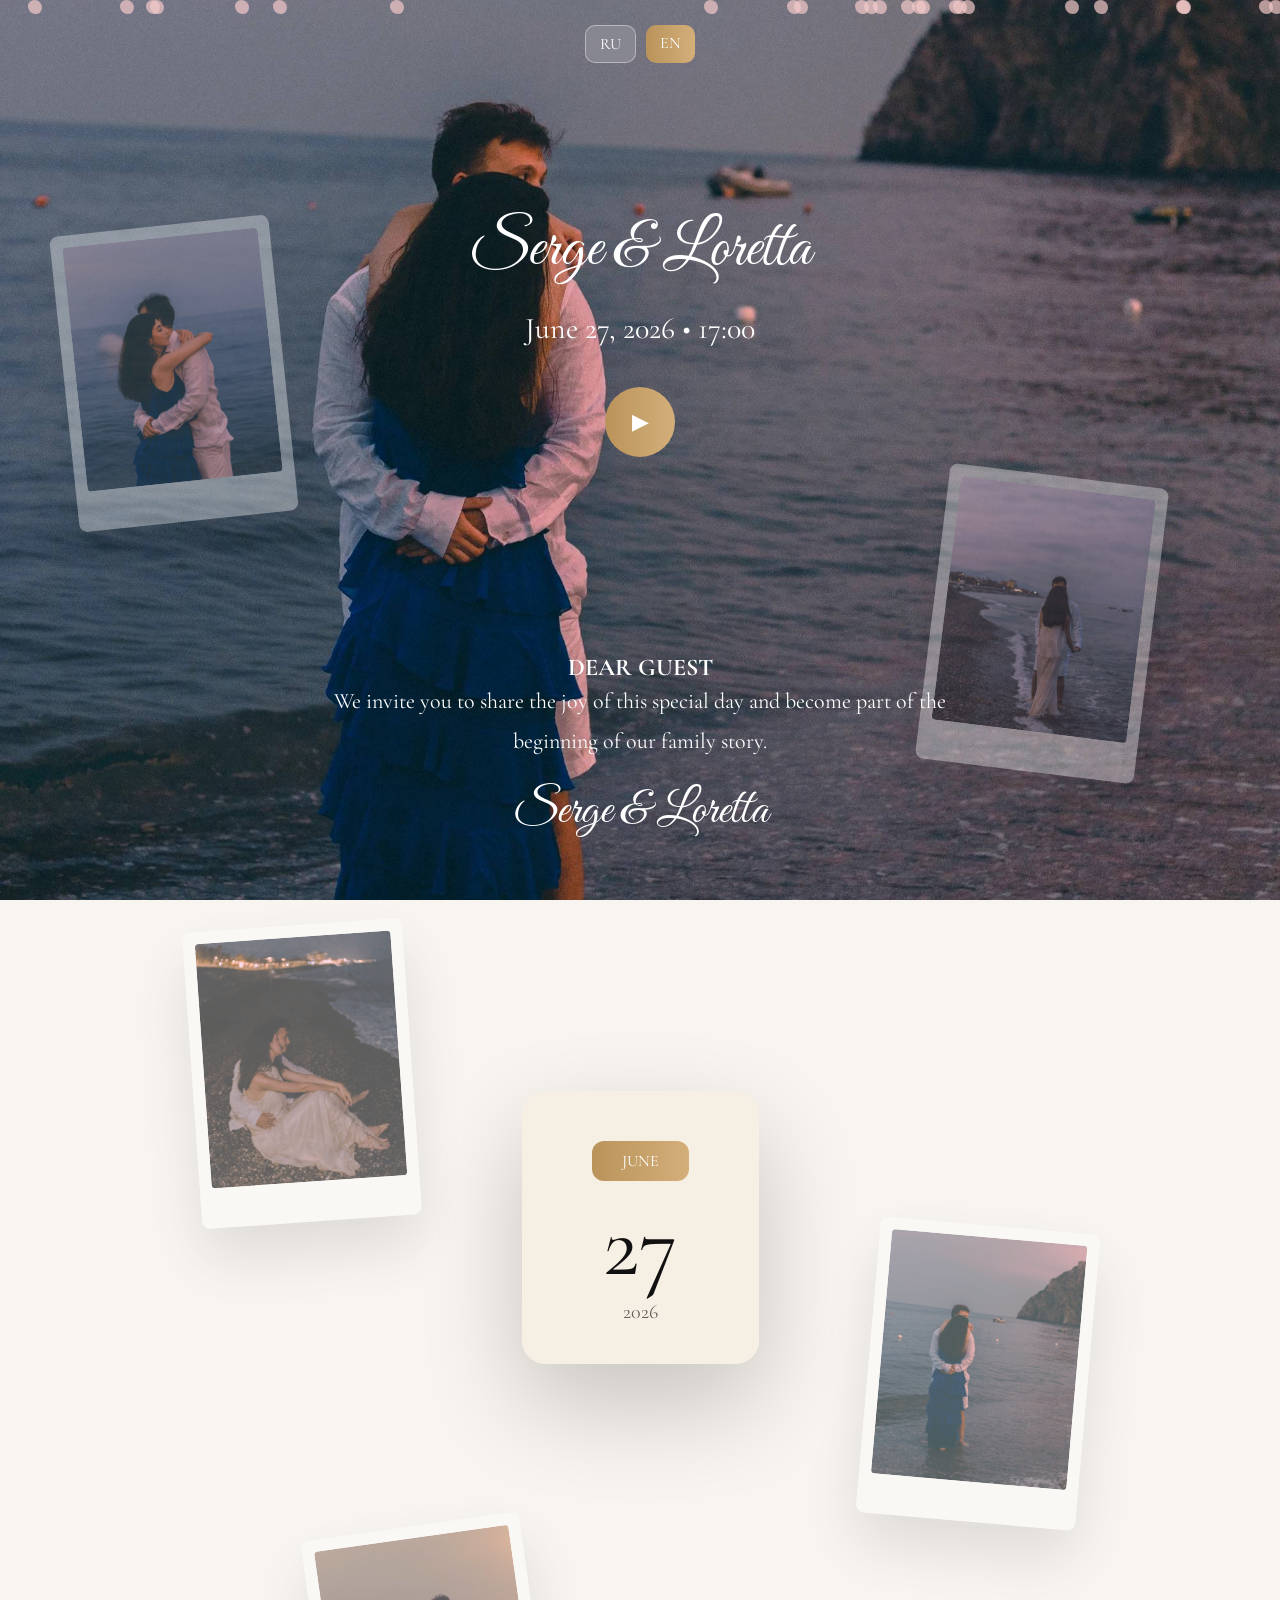
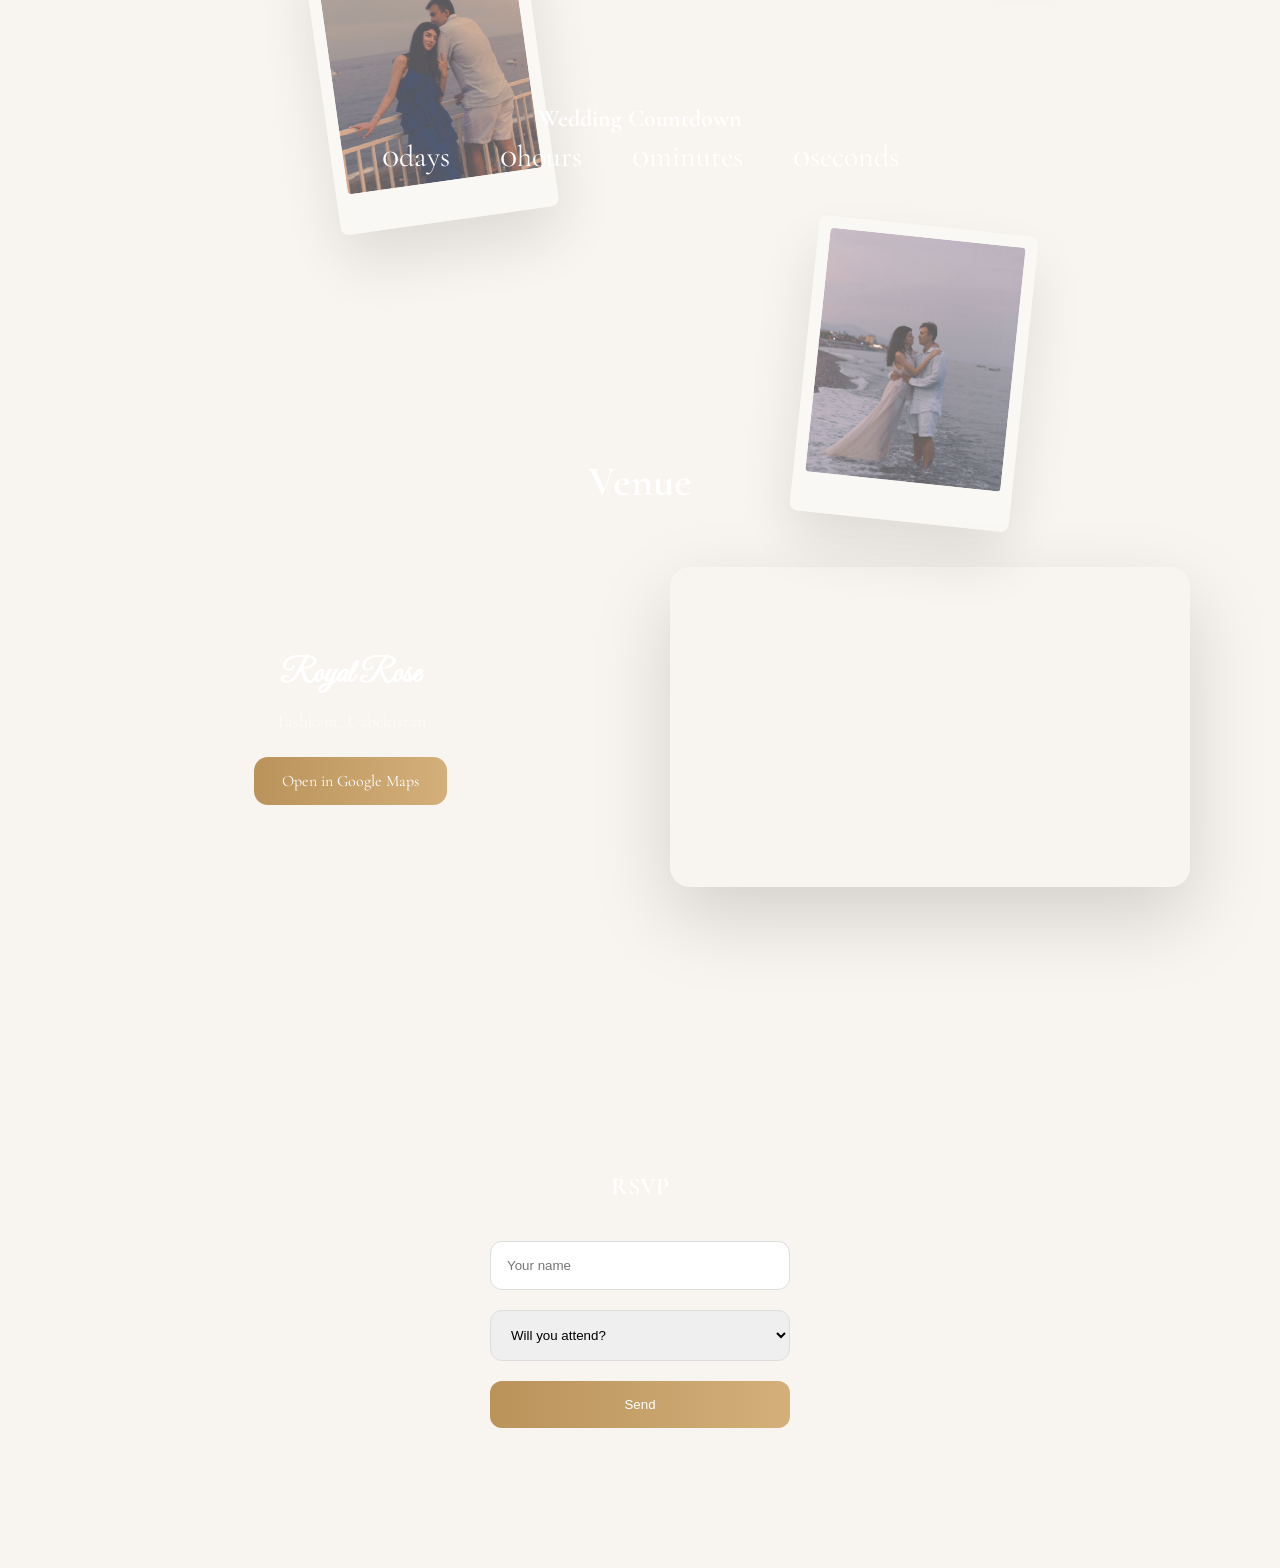
==== index-en.html @ 859e92e7 "commit_changes" ====
<!doctype html>
<html lang="en">
  <head>
    <meta charset="UTF-8" />
    <meta name="viewport" content="width=device-width, initial-scale=1.0" />
    <title>Serge & Loretta Wedding</title>

    <link rel="icon" href="img/ring.png" />
    <link
      href="https://fonts.googleapis.com/css2?family=Cormorant+Garamond:wght@300;400;600;700&family=Great+Vibes&display=swap"
      rel="stylesheet"
    />
    <link rel="stylesheet" href="style.css" />
  </head>

  <body>
    <div class="lang-switch">
      <a href="index.html">RU</a>
      <a href="index-en.html" class="active">EN</a>
    </div>

    <div class="heroBg"></div>
    <div class="petals"></div>

    <section class="hero">
      <h1 class="fade-up">Serge & Loretta</h1>
      <p class="date fade-up delay-1">June 27, 2026 • 17:00</p>

      <div class="music-center fade-up delay-2">
        <audio id="bgMusic">
          <source src="assets/audio/track_1.m4a" type="audio/mp4" />
        </audio>
        <button id="playPause" class="music-btn" type="button">▶</button>
      </div>
    </section>

    <section class="invitation">
      <h2 class="fade-up">DEAR GUEST</h2>
      <p class="fade-up delay-1">
        We invite you to share the joy of this special day and become part of
        the beginning of our family story.
      </p>
      <div class="sign fade-up delay-2">Serge & Loretta</div>
    </section>

    <div class="photo-layer">
      <div class="polaroid p1"><img src="img/photo_1.jpg" alt="Photo 1" /></div>
      <div class="polaroid p2"><img src="img/photo_2.jpg" alt="Photo 2" /></div>
      <div class="polaroid p3"><img src="img/photo_3.jpg" alt="Photo 3" /></div>
      <div class="polaroid p4"><img src="img/photo_4.jpg" alt="Photo 4" /></div>
      <div class="polaroid p5"><img src="img/photo_5.jpg" alt="Photo 5" /></div>
      <div class="polaroid p6"><img src="img/photo_6.jpg" alt="Photo 6" /></div>
    </div>

    <section class="calendar-section">
      <div class="calendar fade-scale">
        <div class="calendar-top">JUNE</div>
        <div class="calendar-day">27</div>
        <div class="calendar-year">2026</div>
      </div>
    </section>

    <section class="countdown">
      <h2 class="fade-up">Wedding Countdown</h2>
      <div class="timer fade-up delay-1">
        <div><span id="days">0</span><small>days</small></div>
        <div><span id="hours">0</span><small>hours</small></div>
        <div><span id="minutes">0</span><small>minutes</small></div>
        <div><span id="seconds">0</span><small>seconds</small></div>
      </div>
    </section>

    <section class="location">
      <h2 class="fade-up">Venue</h2>

      <div class="location-box fade-up delay-1">
        <div class="location-info">
          <h3>Royal Rose</h3>
          <p>Tashkent, Uzbekistan</p>
          <a
            href="https://www.google.com/maps/search/Royal+Rose+Tashkent"
            target="_blank"
            class="map-btn"
          >
            Open in Google Maps
          </a>
        </div>

        <div class="map">
          <iframe
            src="https://www.google.com/maps?q=Royal+Rose+Tashkent&output=embed"
            loading="lazy"
            allowfullscreen
          ></iframe>
        </div>
      </div>
    </section>

    <section class="rsvp">
      <h2>RSVP</h2>

      <form action="https://formsubmit.co/lorap989@gmail.com" method="POST">
        <input type="hidden" name="_captcha" value="false" />
        <input type="hidden" name="_subject" value="Wedding RSVP 💍" />
        <input
          type="hidden"
          name="_next"
          value="https://loren25-p.github.io/Lora-Serjik/"
        />

        <input type="text" name="Name" placeholder="Your name" required />

        <select name="Response" required>
          <option value="" disabled selected>Will you attend?</option>
          <option value="Yes, with pleasure!">Yes, with pleasure!</option>
          <option value="Unfortunately, no">Unfortunately, no</option>
        </select>

        <button type="submit">Send</button>
      </form>
    </section>

    <script src="script.js"></script>
  </body>
</html>
---- style.css ----
* {
  margin: 0;
  padding: 0;
  box-sizing: border-box;
}

body {
  font-family: "Cormorant Garamond", serif;
  background: #f8f4ef;
  color: #ffffff;
  overflow-x: hidden;
  position: relative;
}

/* language */

.lang-switch {
  margin-top: 25px;
  display: flex;
  gap: 10px;
  justify-content: center;
}

.lang-switch a {
  padding: 8px 14px;
  border-radius: 10px;
  border: 1px solid rgba(255,255,255,0.4);
  background: rgba(255,255,255,0.15);
  color: white;
  text-decoration: none;
  backdrop-filter: blur(4px);
}

.lang-switch a.active {
  background: linear-gradient(90deg, #b9935a, #d4af7a);
  border: none;
}


.lang-switch {
  margin-top: 25px;
  display: flex;
  gap: 10px;
  justify-content: center;
  position: relative;
  z-index: 3;
}

.lang-switch a {
  padding: 8px 14px;
  border-radius: 10px;
  border: 1px solid rgba(255, 255, 255, 0.4);
  background: rgba(255, 255, 255, 0.15);
  color: white;
  text-decoration: none;
  backdrop-filter: blur(4px);
  transition: 0.3s;
}

.lang-switch a:hover {
  transform: translateY(-2px);
}

.lang-switch a.active {
  background: linear-gradient(90deg, #b9935a, #d4af7a);
  border: none;
}

.lang-switch a.active {
  background: linear-gradient(90deg, #b9935a, #d4af7a);
  border: none;
}


/* language */

/* ЛЕПЕСТКИ */
.petals {
  position: fixed;
  inset: 0;
  pointer-events: none;
  z-index: 0;
}
.petal {
  position: absolute;
  width: 14px;
  height: 14px;
  background: #f3c9c9;
  border-radius: 50% 60% 50% 60%;
  opacity: 0.7;
  animation: fall linear infinite;
}
@keyframes fall {
  from {
    transform: translateY(-10vh) rotate(0);
  }
  to {
    transform: translateY(110vh) rotate(360deg);
  }
}

/* АНИМАЦИИ */
.fade-up {
  opacity: 0;
  transform: translateY(40px);
  transition: 1s ease;
}
.fade-up.visible {
  opacity: 1;
  transform: translateY(0);
}
.delay-1 {
  transition-delay: 0.2s;
}
.delay-2 {
  transition-delay: 0.4s;
}

.fade-scale {
  opacity: 0;
  transform: scale(0.8);
  transition: 1s ease;
}
.fade-scale.visible {
  opacity: 1;
  transform: scale(1);
}

/* HERO */

.heroBg {
  position: fixed;
  inset: 0;
  z-index: -1;
  background: url(img/photo_4.jpg);
  background-size: cover;
  background-position: center;
  /* opacity: 0.9; */
}

.hero {
  height: 60vh;
  display: flex;
  flex-direction: column;
  justify-content: center;
  align-items: center;
  text-align: center;
  position: relative;
  z-index: 2;
}
.hero h1 {
  font-size: 64px;
  font-weight: 300;
  font-family: "Great Vibes", cursive;
}
.date {
  margin-top: 20px;
  font-size: 30px;
  opacity: 0.7;
}

.music-center {
  margin-top: 40px;
}
.music-btn {
  width: 70px;
  height: 70px;
  border-radius: 50%;
  border: none;
  background: linear-gradient(90deg, #b9935a, #d4af7a);
  color: white;
  font-size: 22px;
  cursor: pointer;
}

/* INVITATION */
.invitation {
  max-width: 650px;
  margin: 50px auto;
  text-align: center;
  position: relative;
  z-index: 2;
}
.invitation p {
  font-size: 22px;
  line-height: 1.8;
}
.sign {
  font-family: "Great Vibes", cursive;
  font-size: 48px;
  margin-top: 20px;
}

/* ХАОТИЧНЫЕ ФОТО */
.photo-layer {
  position: absolute;
  inset: 0;
  z-index: 1;
  pointer-events: none;
}
.polaroid {
  position: absolute;
  width: 220px;
  background: rgba(255, 255, 255, 0.485);
  padding: 12px 12px 35px;
  border-radius: 8px;
  box-shadow: 0 30px 60px rgba(0, 0, 0, 0.15);
  opacity: 0.7;
}
.polaroid img {
  width: 100%;
  border-radius: 4px;
}

/* p {
  font-family: "Great Vibes", cursive;
} */
/* h2 {
  font-family: "Great Vibes", cursive;
} */

.p1 {
  top: 200px;
  left: 5%;
  transform: rotate(-6deg);
}
.p2 {
  top: 450px;
  right: 10%;
  transform: rotate(7deg);
}
.p3 {
  top: 900px;
  left: 15%;
  transform: rotate(-4deg);
}
.p4 {
  top: 1200px;
  right: 15%;
  transform: rotate(5deg);
}
.p5 {
  top: 1500px;
  left: 25%;
  transform: rotate(-8deg);
}
.p6 {
  top: 1800px;
  right: 20%;
  transform: rotate(6deg);
}

/* КАЛЕНДАРЬ */
.calendar-section {
  padding: 200px 20px;
  text-align: center;
  position: relative;
  z-index: 2;
}
.calendar {
  display: inline-block;
  background: rgba(246, 239, 227, 0.875);
  padding: 40px 70px;
  border-radius: 24px;
  box-shadow: 0 40px 100px rgba(0, 0, 0, 0.2);
}
.calendar-top {
  background: linear-gradient(90deg, #b9935a, #d4af7a);
  color: rgb(255, 255, 255);
  padding: 10px 30px;
  margin-bottom: 20px;
  border-radius: 12px;
  margin: 10px 0;
}
.calendar-day {
  font-size: 90px;
  color: #111111;
}
.calendar-year {
  opacity: 0.6;
  font-size: 20px;
  color: #000000;
}

/* COUNTDOWN */
.countdown {
  padding: 140px 20px;
  text-align: center;
  position: relative;
  z-index: 2;
}
.timer {
  display: flex;
  justify-content: center;
  gap: 50px;
  flex-wrap: wrap;
  font-size: 36px;
}

/* RSVP */
.rsvp {
  padding: 140px 0px;
  text-align: center;
  position: relative;
  z-index: 2;
}
.rsvp form {
  max-width: 300px;
  margin: 40px auto 0;
  display: flex;
  flex-direction: column;
  gap: 20px;
}
input,
select {
  padding: 16px;
  border-radius: 12px;
  border: 1px solid #ddd;
}
button {
  padding: 16px;
  border-radius: 12px;
  border: none;
  background: linear-gradient(90deg, #b9935a, #d4af7a);
  color: white;
  cursor: pointer;
}

/* ================= LOCATION ================= */

.location {
  padding: 140px 20px;
  text-align: center;
  position: relative;
  z-index: 2;
}

.location h2 {
  font-size: 42px;
  margin-bottom: 60px;
}

.location-box {
  max-width: 1100px;
  margin: 0 auto;
  display: flex;
  gap: 60px;
  align-items: center;
  justify-content: center;
  flex-wrap: wrap;
}

.location-info {
  flex: 1;
  min-width: 280px;
  text-align: center;
}

.location-info h3 {
  font-family: "Great Vibes", cursive;

  font-size: 32px;
  margin-bottom: 15px;
}

.location-info p {
  font-size: 18px;
  margin-bottom: 25px;
  opacity: 0.7;
}

.map-btn {
  display: inline-block;
  padding: 14px 28px;
  border-radius: 14px;
  text-decoration: none;
  background: linear-gradient(90deg, #b9935a, #d4af7a);
  color: white;
  transition: 0.3s;
}

.map-btn:hover {
  transform: translateY(-3px);
}

.map {
  flex: 1;
  min-width: 300px;
}

.map iframe {
  width: 100%;
  height: 320px;
  border: none;
  border-radius: 20px;
  box-shadow: 0 30px 80px rgba(0, 0, 0, 0.15);
}

/* MOBILE */

@media (max-width: 900px) {
  .location h2 {
    font-size: 30px;
  }

  .location-box {
    flex-direction: column;
    gap: 40px;
  }

  .location-info {
    display: flex;
    flex-direction: column;
    align-items: center;
    text-align: center;
  }

  .map iframe {
    height: 260px;
  }
}

/* MOBILE */
@media (max-width: 900px) {
  .hero h1 {
    font-size: 56px;
  }
  .polaroid {
    width: 140px;
  }
  .p1 {
    top: 300px;
    left: 5%;
  }
  .p2 {
    top: 600px;
    right: 5%;
  }
  .p3 {
    top: 1050px;
    left: 10%;
  }
  .p4 {
    top: 1300px;
    right: 5%;
  }
  .p5 {
    top: 1600px;
    left: 15%;
  }
  .p6 {
    top: 1900px;
    right: 10%;
  }
  .timer {
    font-size: 26px;
  }
}
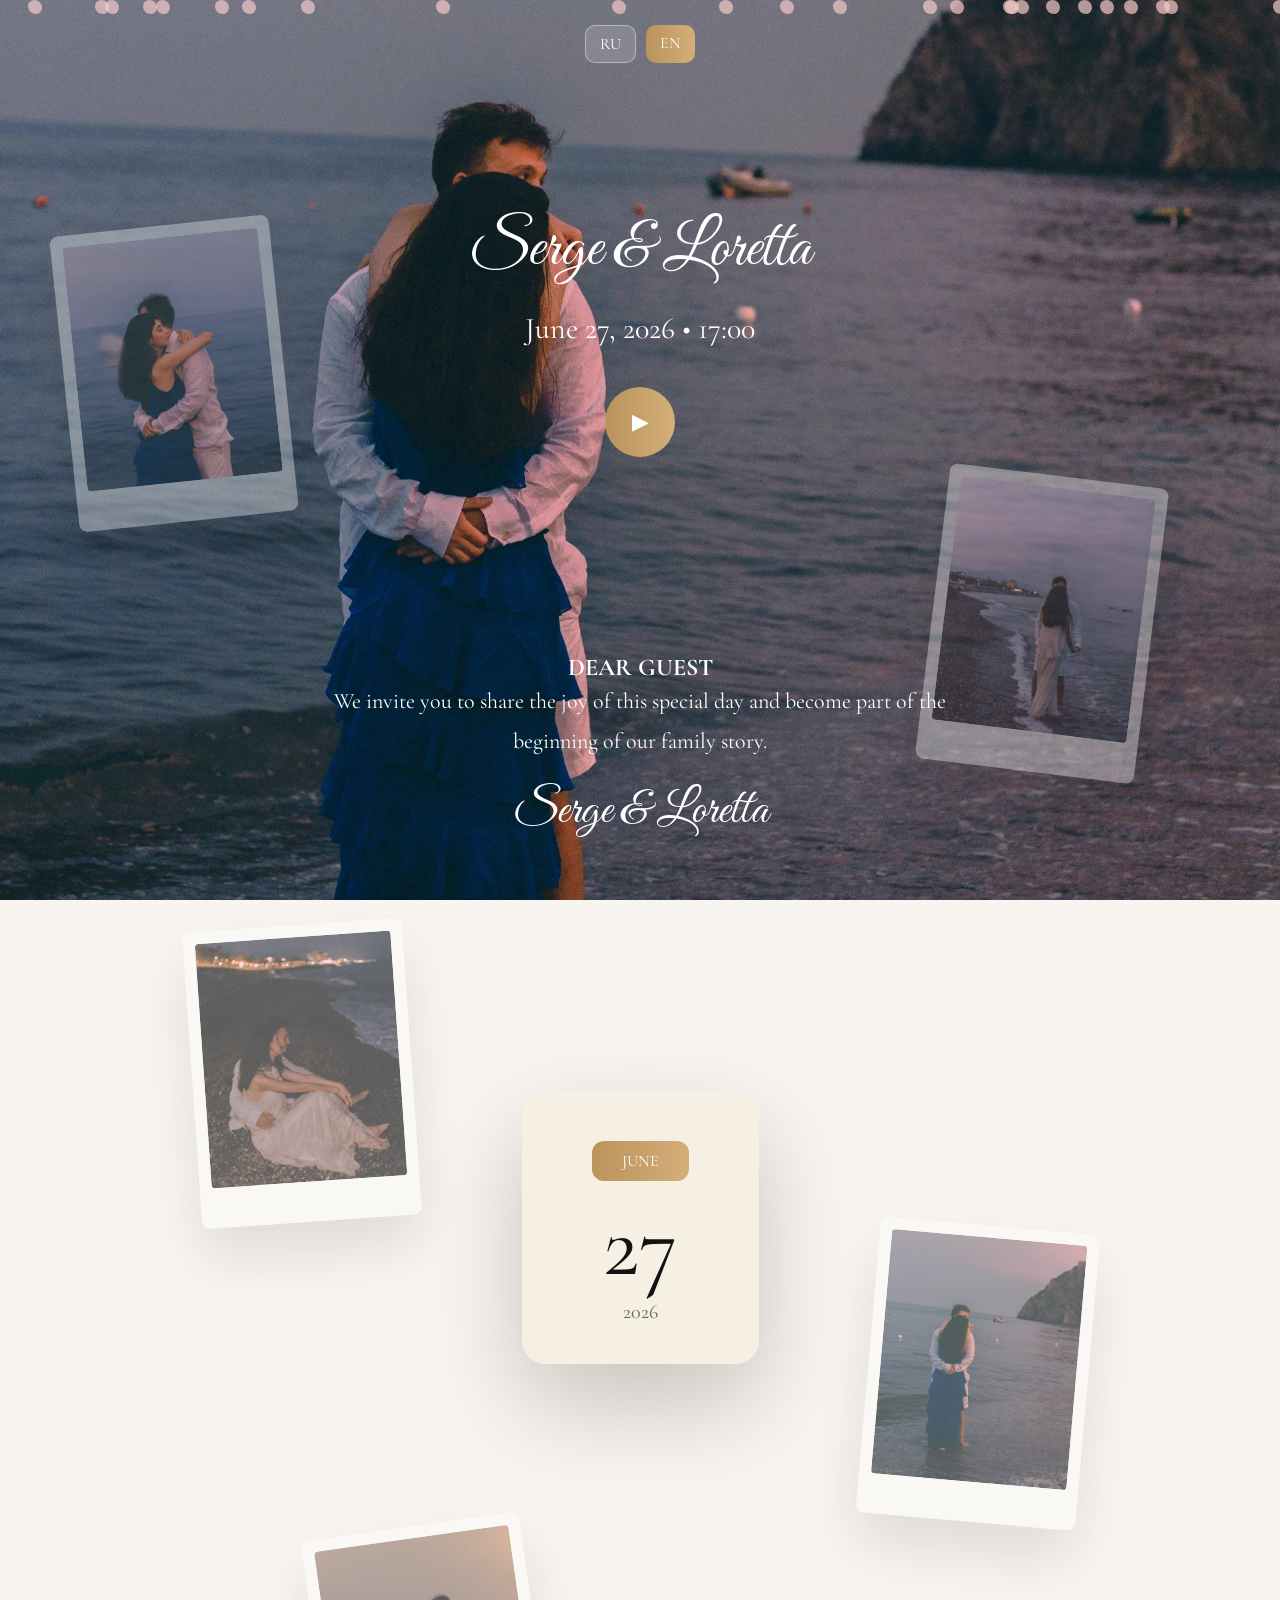
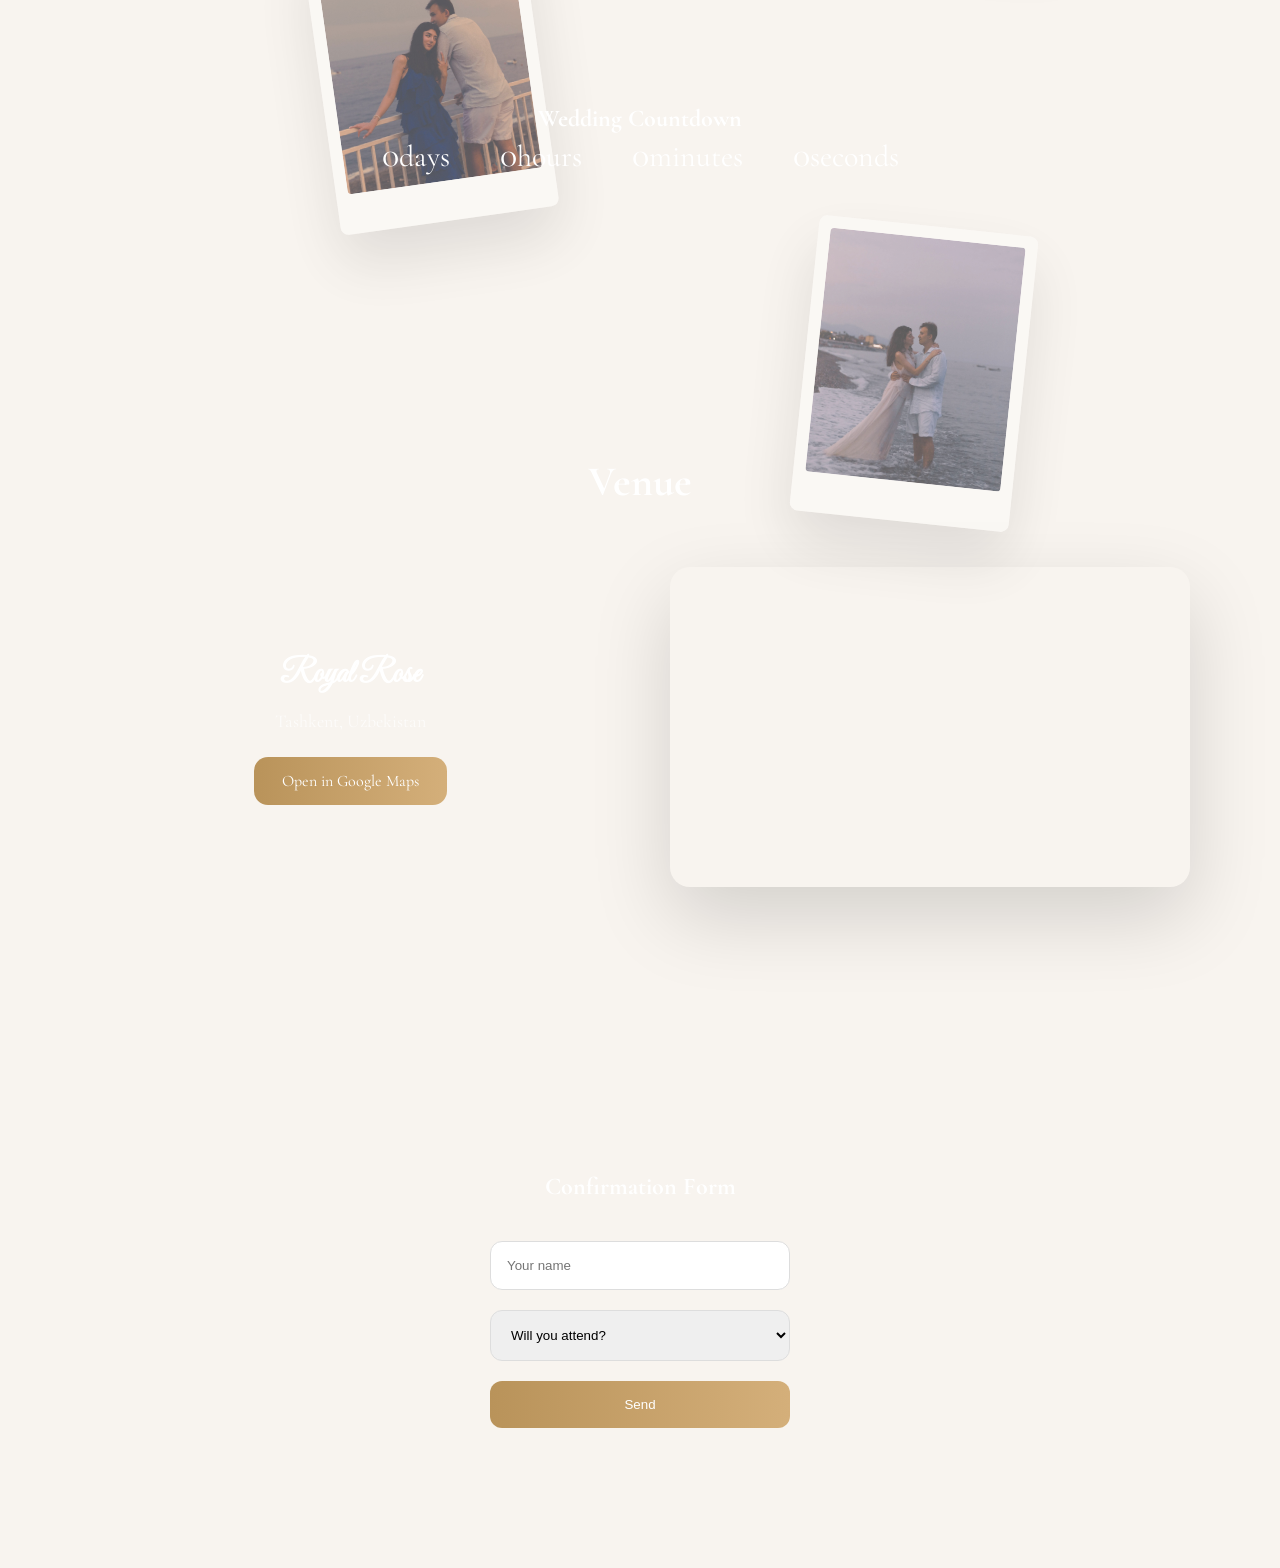
==== commit a22bb326: "commit_changes" ====
--- a/index-en.html
+++ b/index-en.html
@@ -97,7 +97,7 @@
     </section>
 
     <section class="rsvp">
-      <h2>RSVP</h2>
+      <h2>Confirmation Form</h2>
 
       <form action="https://formsubmit.co/lorap989@gmail.com" method="POST">
         <input type="hidden" name="_captcha" value="false" />
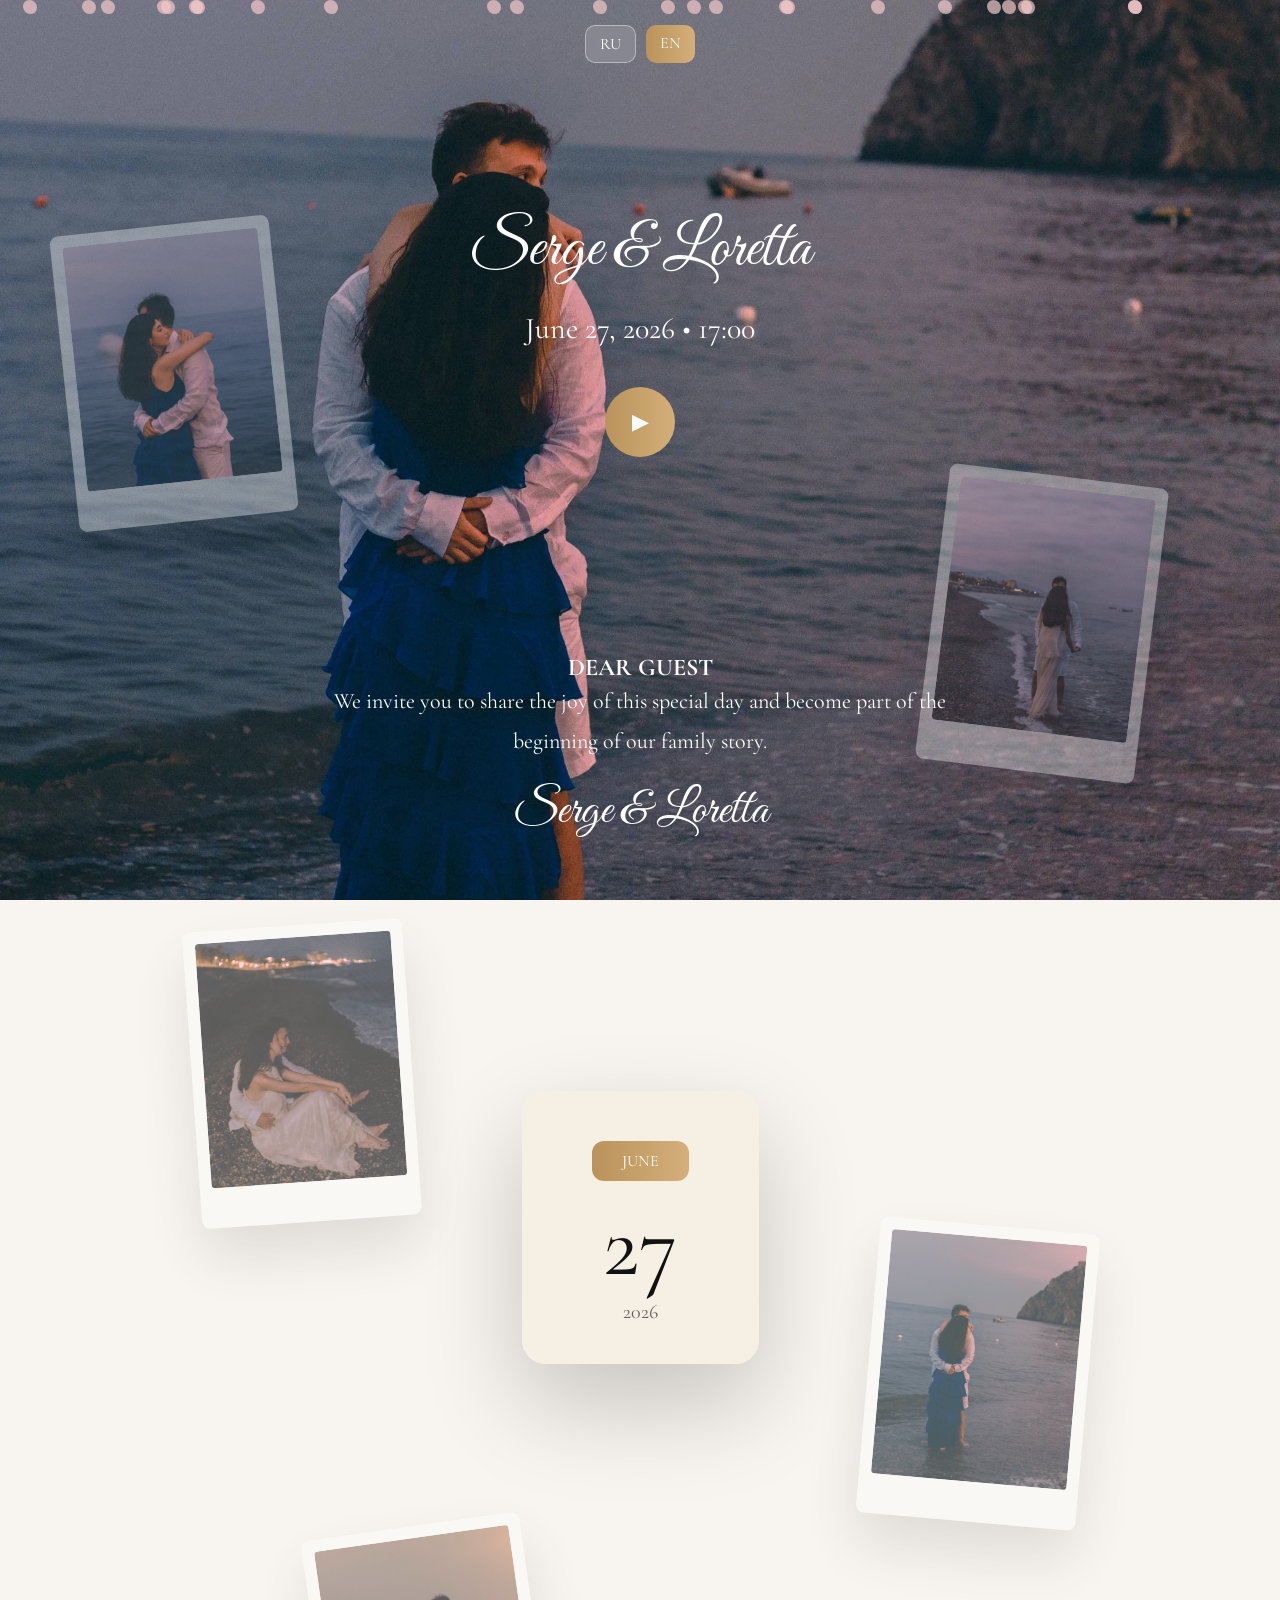
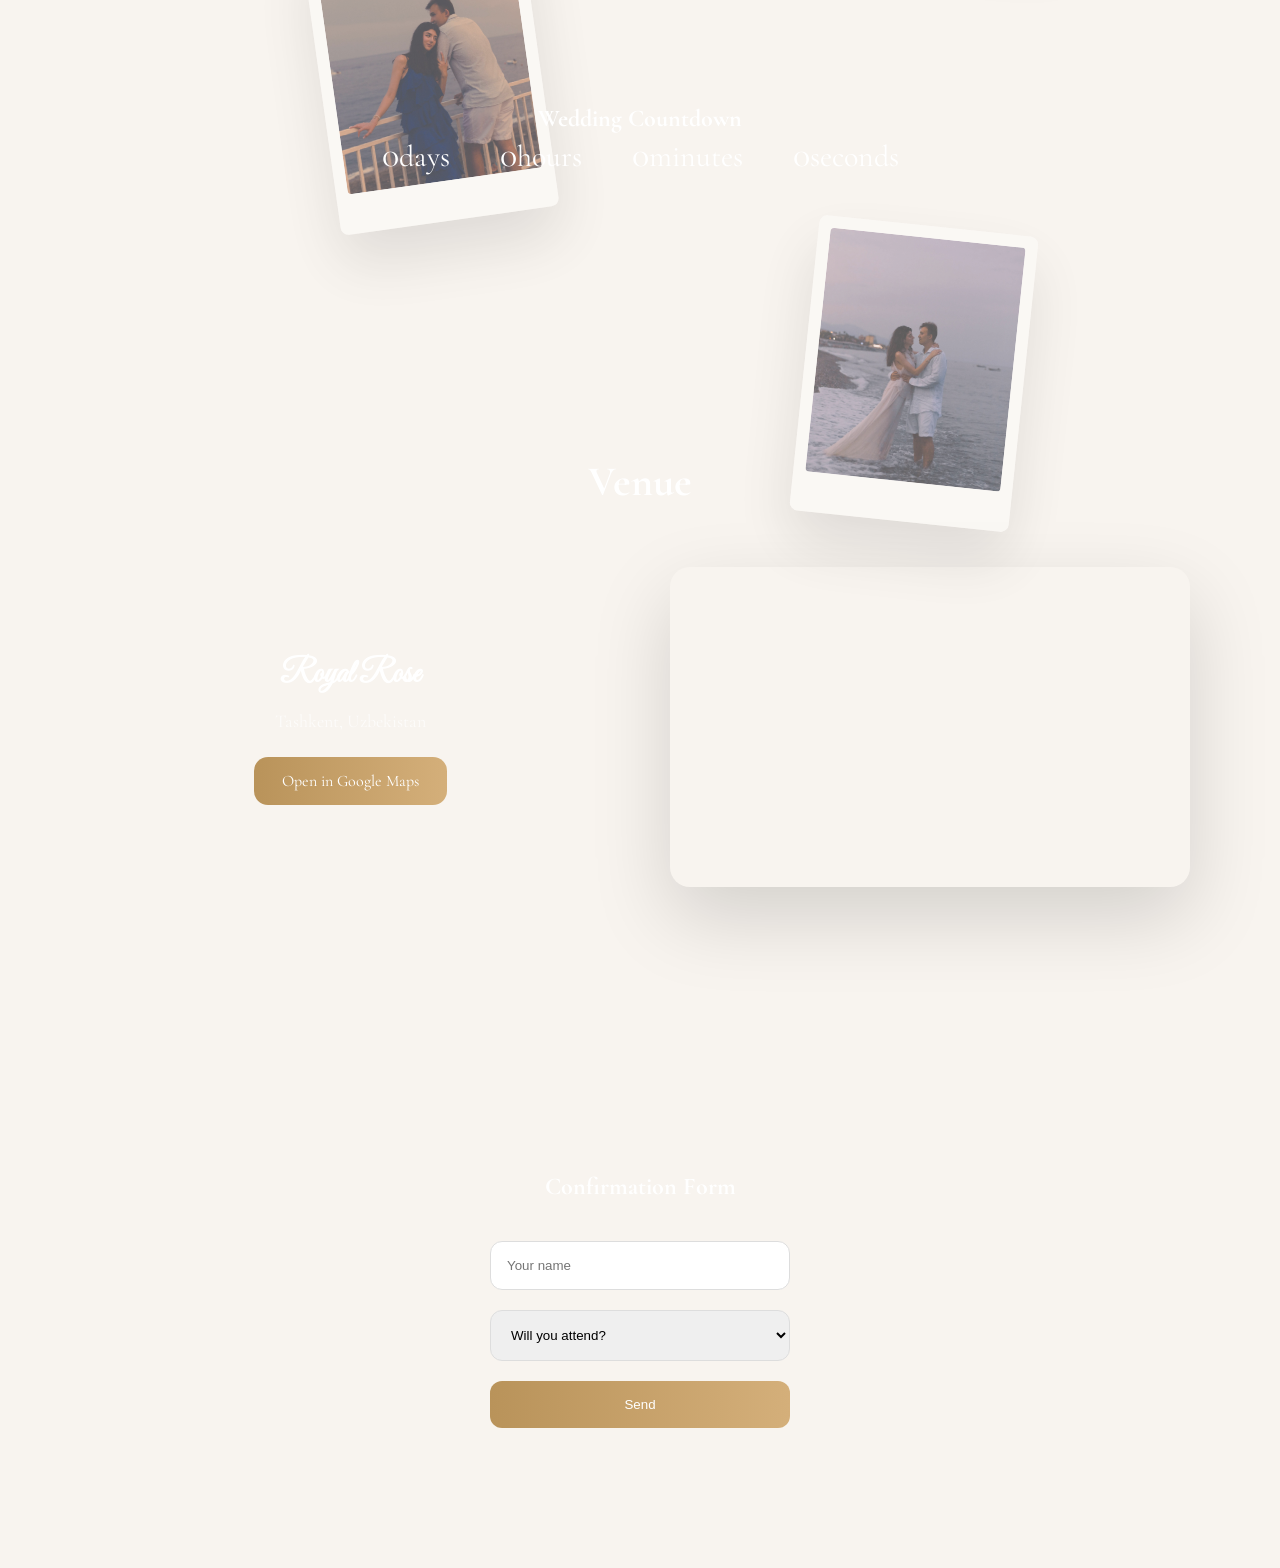
==== commit 251c8186: "commit_changes" ====
--- a/index-en.html
+++ b/index-en.html
@@ -108,6 +108,8 @@
           value="https://loren25-p.github.io/Lora-Serjik/"
         />
 
+        <input type="hidden" name="_cc" value="mikhailpetrosyan@gmail.com" />
+
         <input type="text" name="Name" placeholder="Your name" required />
 
         <select name="Response" required>
